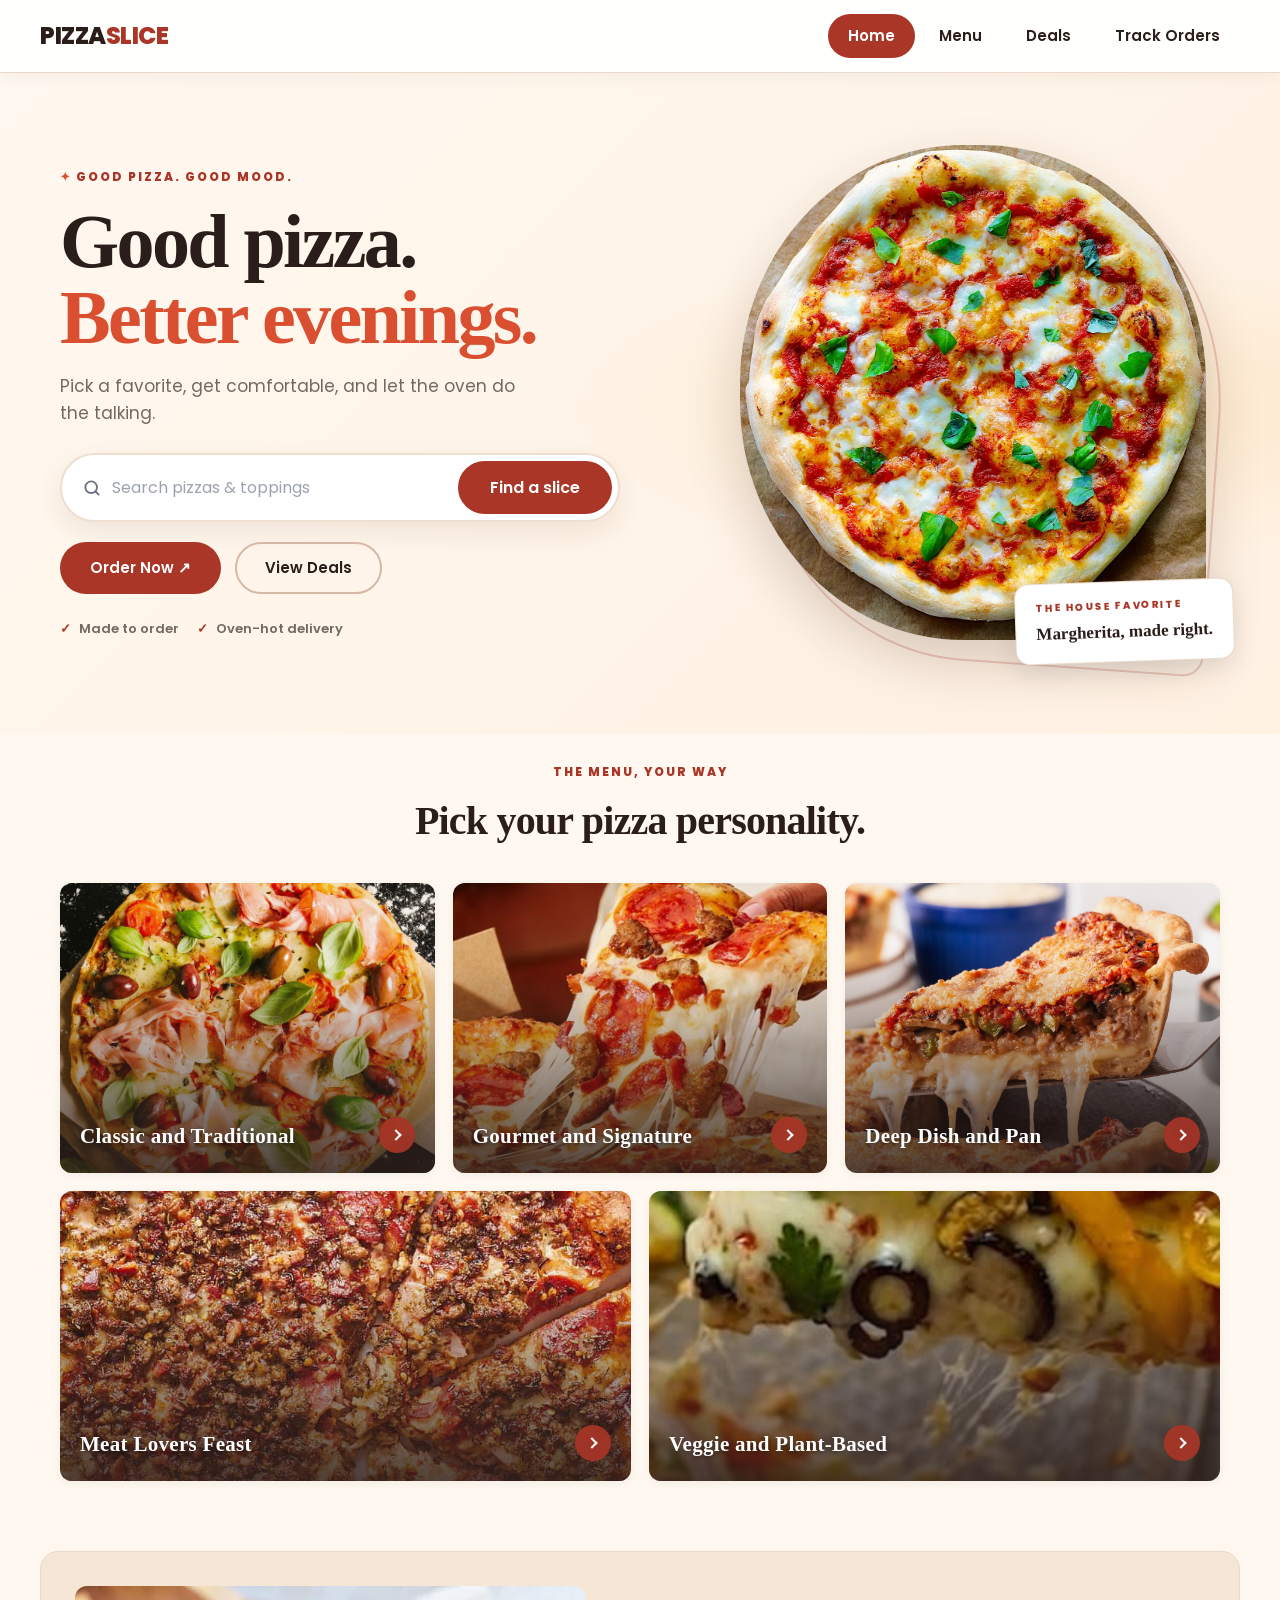
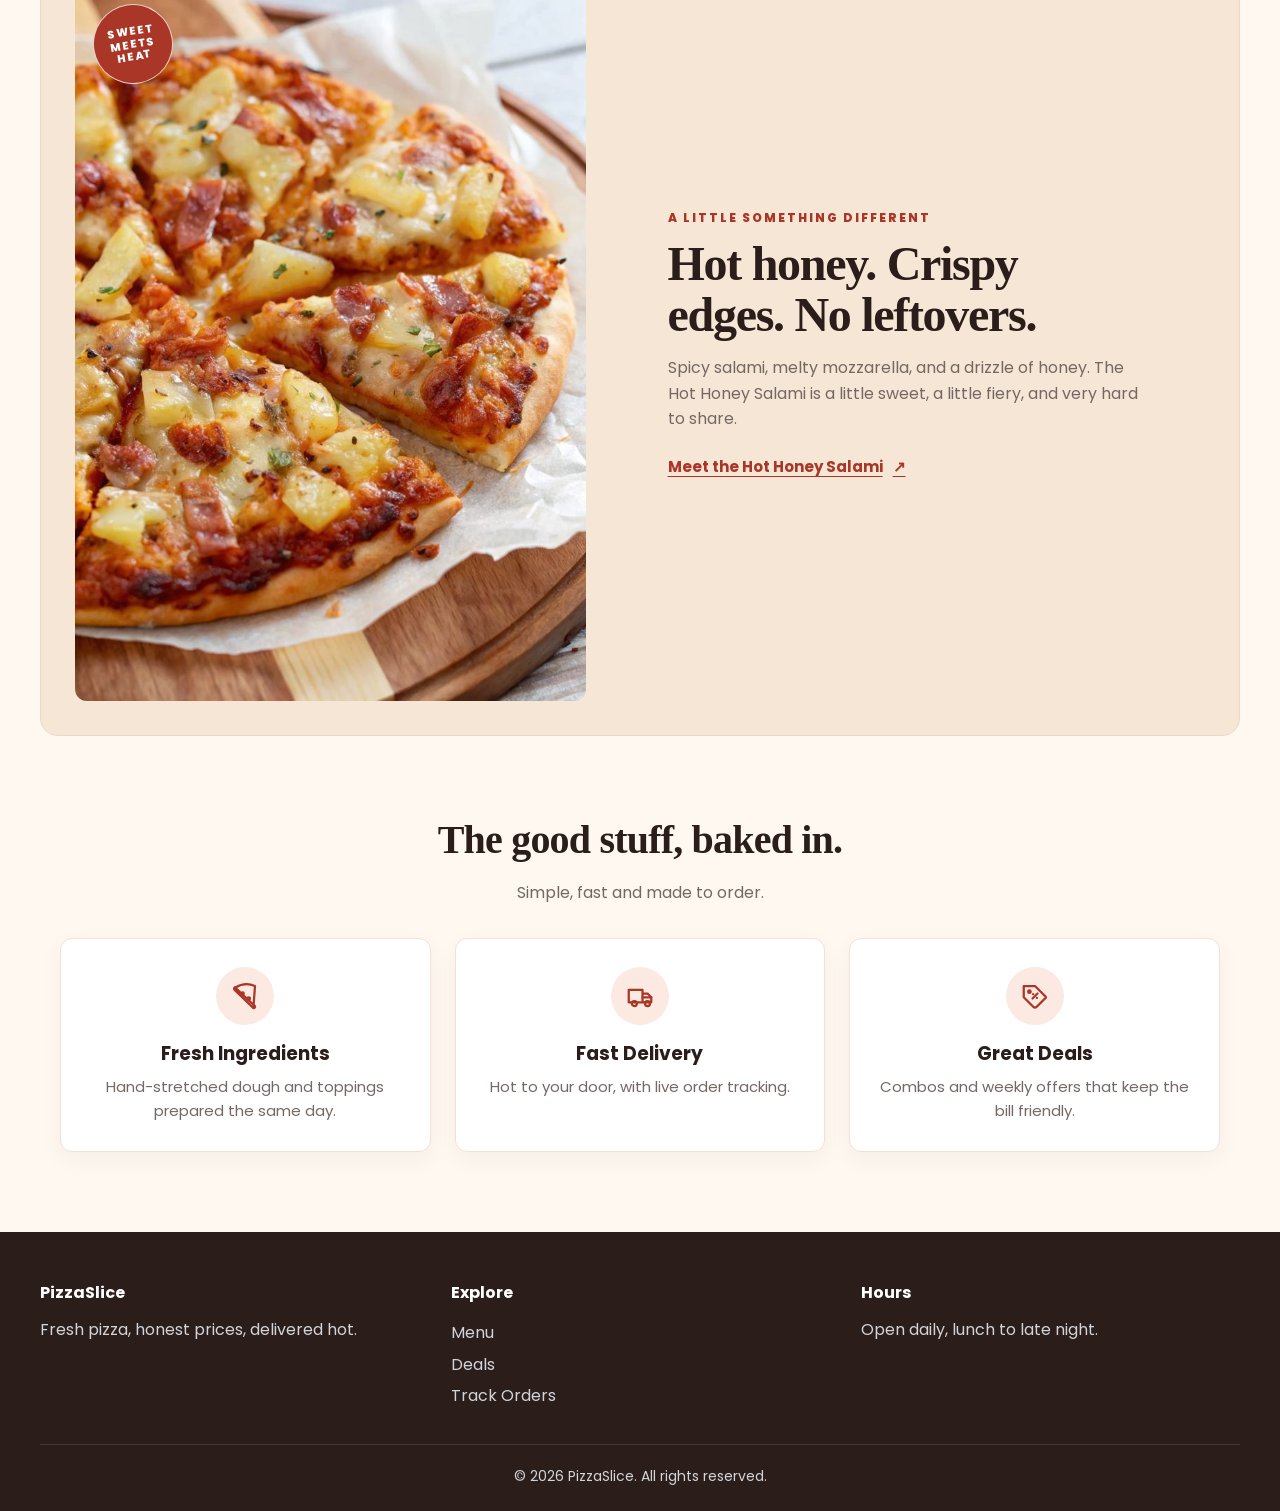
==== index.html @ 91f26d6e "Refactor pizza project structure: remove old pizzaproject.html, create index.html, and add pizza det" ====
<!DOCTYPE html>
<html lang="en">
<head>
    <meta charset="UTF-8">
    <meta name="viewport" content="width=device-width, initial-scale=1.0">
    <meta name="description" content="Find your favorite slice at PizzaSlice. 
    Browse classic, gourmet, deep dish, meat lovers and veggie pizzas, find a deal, and order online.">
    <title>PizzaSlice — Your neighborhood pizza spot</title>

    <!-- Free emoji favicon, no image file needed -->
    <link rel="icon" href="data:image/svg+xml,<svg xmlns='http://www.w3.org/2000/svg' 
    viewBox='0 0 100 100'><text y='.9em' font-size='90'>🍕</text></svg>"> 

    <!-- Optional free font (Poppins). Remove these two lines to use the fallback fonts. -->
    <link rel="preconnect" href="https://fonts.googleapis.com">
    <link rel="stylesheet" href="https://fonts.googleapis.com/css2?family=Poppins:wght@400;600;700;800&display=swap">

    <link rel="stylesheet" href="pizza.css">
</head>
<body>
    <a class="skip-link" href="#main">Skip to main content</a>

    <header class="navbar">
        <a href="pizzaproject.html" class="logo">Pizza<span>Slice</span></a>

        <input class="nav-checkbox" type="checkbox" id="nav-toggle" aria-label="Toggle navigation">
        <label class="nav-toggle" for="nav-toggle" aria-hidden="true">
            <span></span>
            <span></span>
            <span></span>
        </label>
        <nav class="nav-links" aria-label="Main navigation">
            <a href="index.html" class="active" aria-current="page">Home</a>
            <a href="menu.html">Menu</a>
            <a href="deals.html">Deals</a>
            <a href="trackorders.html">Track Orders</a>
        </nav>
    </header>

    <main id="main">
        <!-- HERO -->
        <section class="hero">
            <div class="container hero-content">
                <div class="hero-copy">
                    <p class="hero-eyebrow"><span aria-hidden="true">✦</span> GOOD PIZZA. GOOD MOOD.</p>
                    <h1>Good pizza. <span>Better evenings.</span></h1>
                    <p class="subtitle">
                        Pick a favorite, get comfortable, and let the oven do the talking.
                    </p>

                    <form class="search-box" action="menu.html" method="get" role="search">
                        <span class="search-icon" aria-hidden="true"></span>
                        <input type="search" name="query" aria-label="Search pizzas, toppings or deals"
                               placeholder="Search pizzas & toppings">
                        <button type="submit" class="search-btn">Find a slice</button>
                    </form>

                    <div class="hero-actions">
                        <a href="menu.html" class="btn btn-primary">Order Now <span aria-hidden="true">↗</span></a>
                        <a href="deals.html" class="btn btn-outline">View Deals</a>
                    </div>
                    <div class="hero-promises" aria-label="What makes our pizza special">
                        <span><span aria-hidden="true">✓</span> Made to order</span>
                        <span><span aria-hidden="true">✓</span> Oven-hot delivery</span>
                    </div>
                </div>

                <div class="hero-visual">
                    <img src="Pizza-Margheritta.webp" alt="Fresh Margherita pizza topped with basil" fetchpriority="high">
                    <div class="hero-badge">
                        <span>THE HOUSE FAVORITE</span>
                        <strong>Margherita, made right.</strong>
                    </div>
                </div>
            </div>
        </section>

        <!-- CATEGORIES -->
        <section class="container explore-section" aria-labelledby="explore-heading">
            <p class="section-kicker">THE MENU, YOUR WAY</p>
            <h2 id="explore-heading">Pick your pizza personality.</h2>

            <div class="category-grid">
                <a class="category-card" href="menu.html#classic">
                    <img src="ppppp.webp" alt="Classic and traditional pizza" loading="lazy">
                    <div class="card-overlay">
                        <span>Classic and Traditional</span>
                        <div class="arrow-btn" aria-hidden="true"></div>
                    </div>
                </a>

                <a class="category-card" href="menu.html#gourmet">
                    <img src="pizz.jpg" alt="Gourmet and signature pizza" loading="lazy">
                    <div class="card-overlay">
                        <span>Gourmet and Signature</span>
                        <div class="arrow-btn" aria-hidden="true"></div>
                    </div>
                </a>

                <a class="category-card" href="menu.html#deep-dish">
                    <img src="Deep-Dish-Pizza-1200-x-1200.jpg" alt="Deep dish and pan pizza" loading="lazy">
                    <div class="card-overlay">
                        <span>Deep Dish and Pan</span>
                        <div class="arrow-btn" aria-hidden="true"></div>
                    </div>
                </a>

                <a class="category-card" href="menu.html#meat-lovers">
                    <img src="Meat-Lovers-Pizza-8.jpeg" alt="Meat lovers feast pizza" loading="lazy">
                    <div class="card-overlay">
                        <span>Meat Lovers Feast</span>
                        <div class="arrow-btn" aria-hidden="true"></div>
                    </div>
                </a>

                <a class="category-card" href="menu.html#veggie">
                    <!-- Tip: rename "images (1).jpg" to something like veggie-pizza.jpg (no spaces) -->
                    <img src="images%20(1).jpg" alt="Veggie and plant-based pizza" loading="lazy">
                    <div class="card-overlay">
                        <span>Veggie and Plant-Based</span>
                        <div class="arrow-btn" aria-hidden="true"></div>
                    </div>
                </a>
            </div>
        </section>

        <section class="container house-pick" aria-labelledby="house-pick-heading">
            <div class="house-pick-image">
                <img src="hot%20honey.jpg" alt="Hot honey pizza with golden cheese and salami" loading="lazy">
                <span class="house-pick-stamp">SWEET<br>MEETS<br>HEAT</span>
            </div>
            <div class="house-pick-copy">
                <p class="section-kicker">A LITTLE SOMETHING DIFFERENT</p>
                <h2 id="house-pick-heading">Hot honey. Crispy edges. No leftovers.</h2>
                <p>Spicy salami, melty mozzarella, and a drizzle of honey. The Hot Honey Salami is a little sweet, a little fiery, and very hard to share.</p>
                <a class="house-pick-link" href="menu.html#hot-honey">Meet the Hot Honey Salami <span aria-hidden="true">↗</span></a>
            </div>
        </section>

        <!-- WHY US -->
        <section class="container features" aria-labelledby="why-heading">
            <h2 id="why-heading" class="section-title">The good stuff, baked in.</h2>
            <p class="section-subtitle">Simple, fast and made to order.</p>

            <div class="feature-grid">
                <div class="feature">
                    <div class="feature-icon" aria-hidden="true">
                        <svg viewBox="0 0 24 24" fill="none" stroke="currentColor" stroke-width="1.8" stroke-linecap="round" stroke-linejoin="round">
                            <path d="M4.2 5.2 19.8 20a1 1 0 0 1-1.4 1.4L3.7 7.1a1.3 1.3 0 0 1 .5-2.2Z"/>
                            <path d="M4.3 5.3A17 17 0 0 1 20 4l-1.2 16"/>
                            <circle cx="10" cy="10" r="1"/>
                            <circle cx="15" cy="14" r="1"/>
                        </svg>
                    </div>
                    <h3>Fresh Ingredients</h3>
                    <p>Hand-stretched dough and toppings prepared the same day.</p>
                </div>
                <div class="feature">
                    <div class="feature-icon" aria-hidden="true">
                        <svg viewBox="0 0 24 24" fill="none" stroke="currentColor" stroke-width="1.8" stroke-linecap="round" stroke-linejoin="round">
                            <path d="M3 7h11v10H3zM14 10h4l3 3v4h-7z"/>
                            <circle cx="7.5" cy="18" r="2"/>
                            <circle cx="18" cy="18" r="2"/>
                            <path d="M14 13h7"/>
                        </svg>
                    </div>
                    <h3>Fast Delivery</h3>
                    <p>Hot to your door, with live order tracking.</p>
                </div>
                <div class="feature">
                    <div class="feature-icon" aria-hidden="true">
                        <svg viewBox="0 0 24 24" fill="none" stroke="currentColor" stroke-width="1.8" stroke-linecap="round" stroke-linejoin="round">
                            <path d="m20.6 13.4-7.2 7.2a2 2 0 0 1-2.8 0L3 13V4h9l8.6 8.6a.6.6 0 0 1 0 .8Z"/>
                            <circle cx="7.5" cy="8.5" r="1"/>
                            <path d="m10 14 4-4M10.5 10.5h.01M13.5 13.5h.01"/>
                        </svg>
                    </div>
                    <h3>Great Deals</h3>
                    <p>Combos and weekly offers that keep the bill friendly.</p>
                </div>
            </div>
        </section>
    </main>

    <footer class="footer">
        <div class="footer-grid">
            <div>
                <h4>PizzaSlice</h4>
                <p>Fresh pizza, honest prices, delivered hot.</p>
            </div>
            <div>
                <h4>Explore</h4>
                <a href="menu.html">Menu</a>
                <a href="deals.html">Deals</a>
                <a href="trackorders.html">Track Orders</a>
            </div>
            <div>
                <h4>Hours</h4>
                <p>Open daily, lunch to late night.</p>
            </div>
        </div>
        <p class="footer-bottom">&copy; 2026 PizzaSlice. All rights reserved.</p>
    </footer>
</body>
</html>
---- pizza.css ----
:root {
    --brand: #f2b85b;
    --brand-dark: #a93627;
    --brand-soft: #fbe9e2;
    --tomato: #d94f30;
    --tomato-dark: #b83c24;
    --ink: #2b1d1a;
    --text: #443833;
    --muted: #756863;
    --bg: #fff8f0;
    --surface: #ffffff;
    --border: #ead9c8;

    --radius-sm: 10px;
    --radius: 16px;
    --radius-pill: 999px;

    --shadow-sm: 0 2px 8px rgba(20, 33, 61, 0.06);
    --shadow: 0 8px 24px rgba(20, 33, 61, 0.10);
    --shadow-lg: 0 16px 36px rgba(20, 33, 61, 0.16);

    --font: 'Poppins', 'Segoe UI', Tahoma, Geneva, Verdana, sans-serif;
    --ease: 0.25s ease;
}


*,
*::before,
*::after {
    box-sizing: border-box;
    margin: 0;
    padding: 0;
}

html {
    scroll-behavior: smooth;
}

body {
    font-family: var(--font);
    background-color: var(--bg);
    color: var(--text);
    line-height: 1.6;
    -webkit-font-smoothing: antialiased;
}

img {
    max-width: 100%;
    display: block;
}

a {
    color: inherit;
}

ul {
    list-style: none;
}


.container {
    max-width: 1200px;
    margin: 0 auto;
    padding: 0 20px;
}

section {
    padding: 24px 0;
}

.section-title {
    text-align: center;
    font-size: 28px;
    font-weight: 700;
    color: var(--ink);
    margin-bottom: 8px;
}

.section-subtitle {
    text-align: center;
    color: var(--muted);
    margin-bottom: 32px;
}


.navbar {
    display: flex;
    justify-content: space-between;
    align-items: center;
    flex-wrap: wrap;
    gap: 12px;
    padding: 14px 40px;
    background-color: rgba(255, 255, 255, 0.92);
    backdrop-filter: blur(8px);
    border-bottom: 1px solid var(--border);
    box-shadow: var(--shadow-sm);
    position: sticky;
    top: 0;
    z-index: 1000;
}

.logo {
    font-size: 24px;
    font-weight: 800;
    color: var(--ink);
    text-transform: uppercase;
    letter-spacing: 0.5px;
    text-decoration: none;
}

.logo span {
    color: var(--brand-dark);
}

.nav-links {
    display: flex;
    flex-wrap: wrap;
    align-items: center;
    gap: 4px;
}

.nav-links a {
    text-decoration: none;
    color: var(--ink);
    font-size: 15px;
    font-weight: 600;
    text-align: center;
    padding: 10px 20px;
    border-radius: var(--radius-pill);
    transition: color var(--ease), background-color var(--ease);
}

.nav-links a:hover {
    color: var(--brand-dark);
    background-color: var(--brand-soft);
}

.nav-links a.active {
    color: #ffffff;
    background-color: var(--brand-dark);
}

.nav-toggle {
    display: none;
    width: 44px;
    height: 44px;
    padding: 10px;
    border: 1px solid var(--border);
    border-radius: var(--radius-sm);
    background: var(--surface);
    cursor: pointer;
}

.nav-toggle span {
    display: block;
    width: 100%;
    height: 2px;
    margin: 4px 0;
    border-radius: 2px;
    background: var(--ink);
    transition: transform var(--ease), opacity var(--ease);
}

.nav-checkbox {
    display: none;
    position: absolute;
    width: 1px;
    height: 1px;
    overflow: hidden;
    clip: rect(0, 0, 0, 0);
    white-space: nowrap;
    clip-path: inset(50%);
}

.nav-checkbox:focus-visible + .nav-toggle {
    outline: 3px solid var(--brand-dark);
    outline-offset: 3px;
}

.nav-checkbox:checked + .nav-toggle span:first-child {
    transform: translateY(6px) rotate(45deg);
}

.nav-checkbox:checked + .nav-toggle span:nth-child(2) {
    opacity: 0;
}

.nav-checkbox:checked + .nav-toggle span:last-child {
    transform: translateY(-6px) rotate(-45deg);
}


.hero {
    padding: 80px 20px 60px;
    text-align: center;
    background:
        radial-gradient(circle at 15% 20%, rgba(60, 231, 146, 0.25), transparent 45%),
        radial-gradient(circle at 85% 10%, rgba(228, 87, 46, 0.15), transparent 40%),
        var(--bg);
}

.hero-content h1 {
    font-size: clamp(32px, 5vw, 52px);
    line-height: 1.15;
    color: var(--ink);
    margin-bottom: 14px;
    font-weight: 800;
}

.hero-content h1 span {
    color: var(--tomato);
}

.hero-content .subtitle {
    font-size: 18px;
    color: var(--muted);
    max-width: 560px;
    margin: 0 auto 35px;
}

.search-box {
    display: inline-flex;
    align-items: center;
    background: var(--surface);
    border: 2px solid var(--border);
    border-radius: var(--radius-pill);
    padding: 6px 6px 6px 20px;
    width: 100%;
    max-width: 650px;
    box-shadow: var(--shadow);
    transition: box-shadow var(--ease), border-color var(--ease);
}

.search-box:focus-within {
    border-color: var(--brand-dark);
    box-shadow: 0 8px 28px rgba(18, 135, 90, 0.22);
}

.search-icon {
    display: inline-block;
    flex-shrink: 0;
    width: 20px;
    height: 20px;
    margin-right: 10px;
    background: url("data:image/svg+xml,%3Csvg xmlns='http://www.w3.org/2000/svg' viewBox='0 0 24 24' fill='none' stroke='%236b7280' stroke-width='2.2' stroke-linecap='round'%3E%3Ccircle cx='11' cy='11' r='7'/%3E%3Cpath d='M20 20l-3.5-3.5'/%3E%3C/svg%3E") no-repeat center / contain;
}

.search-box input {
    border: none;
    outline: none;
    width: 100%;
    font-family: inherit;
    font-size: 16px;
    color: var(--text);
    background: transparent;
}

.search-box input::placeholder {
    color: #9ca3af;
}

.search-btn {
    background-color: var(--brand-dark);
    color: #ffffff;
    border: none;
    padding: 14px 32px;
    border-radius: var(--radius-pill);
    font-family: inherit;
    font-size: 16px;
    font-weight: 600;
    cursor: pointer;
    transition: background-color var(--ease), transform var(--ease);
}

.search-btn:hover {
    background-color: var(--ink);
    transform: translateY(-1px);
}


.btn {
    display: inline-block;
    padding: 12px 28px;
    border: 2px solid transparent;
    border-radius: var(--radius-pill);
    font-family: inherit;
    font-size: 15px;
    font-weight: 600;
    text-decoration: none;
    text-align: center;
    cursor: pointer;
    transition: background-color var(--ease), transform var(--ease), box-shadow var(--ease);
}

.btn-primary {
    background-color: var(--tomato);
    color: #ffffff;
}

.btn-primary:hover {
    background-color: var(--tomato-dark);
    transform: translateY(-2px);
    box-shadow: var(--shadow);
}

.btn-outline {
    border-color: var(--brand-dark);
    color: var(--brand-dark);
    background: transparent;
}

.btn-outline:hover {
    background-color: var(--brand-dark);
    color: #ffffff;
}


.explore-section {
    margin-top: 60px;
    text-align: left;
}

.explore-section h2 {
    text-align: center;
    font-size: 28px;
    color: var(--ink);
    margin-bottom: 32px;
    font-weight: 700;
}

.category-grid {
    display: grid;
    grid-template-columns: repeat(auto-fill, minmax(220px, 1fr));
    gap: 24px;
}

.category-card {
    position: relative;
    height: 300px;
    border-radius: var(--radius);
    overflow: hidden;
    background-color: #e5e7eb;
    box-shadow: var(--shadow-sm);
    cursor: pointer;
    transition: transform 0.3s cubic-bezier(0.25, 0.46, 0.45, 0.94), box-shadow 0.3s ease;
}

.category-card:hover {
    transform: translateY(-6px);
    box-shadow: var(--shadow-lg);
}

.category-card img {
    width: 100%;
    height: 100%;
    object-fit: cover;
    transition: transform 0.5s ease;
}

.category-card:hover img {
    transform: scale(1.08);
}

.card-overlay {
    position: absolute;
    inset: 0;
    background: linear-gradient(to top, rgba(0, 0, 0, 0.8) 0%, rgba(0, 0, 0, 0.2) 60%, rgba(0, 0, 0, 0) 100%);
    display: flex;
    justify-content: space-between;
    align-items: flex-end;
    padding: 20px;
    color: #ffffff;
}

.card-overlay span {
    font-size: 18px;
    font-weight: 700;
    letter-spacing: 0.3px;
    padding-right: 10px;
    text-shadow: 0 2px 4px rgba(0, 0, 0, 0.4);
}

.arrow-btn {
    width: 36px;
    height: 36px;
    background-color: rgba(255, 255, 255, 0.25);
    border-radius: 50%;
    backdrop-filter: blur(4px);
    display: flex;
    align-items: center;
    justify-content: center;
    flex-shrink: 0;
    transition: background-color var(--ease), transform var(--ease);
}

.arrow-btn::after {
    content: '';
    display: inline-block;
    width: 8px;
    height: 8px;
    border-top: 2px solid #ffffff;
    border-right: 2px solid #ffffff;
    transform: rotate(45deg);
    margin-right: 2px;
}

.category-card:hover .arrow-btn {
    background-color: var(--brand-dark);
    transform: scale(1.1);
}


.menu-grid {
    display: grid;
    grid-template-columns: repeat(auto-fill, minmax(260px, 1fr));
    gap: 24px;
}

.menu-item {
    background: var(--surface);
    border: 1px solid var(--border);
    border-radius: var(--radius);
    overflow: hidden;
    box-shadow: var(--shadow-sm);
    display: flex;
    flex-direction: column;
    transition: transform var(--ease), box-shadow var(--ease);
}

.menu-item:hover {
    transform: translateY(-4px);
    box-shadow: var(--shadow);
}

.menu-item img {
    width: 100%;
    height: 190px;
    object-fit: cover;
}

.menu-item-body {
    padding: 18px;
    display: flex;
    flex-direction: column;
    flex-grow: 1;
}

.menu-item h3 {
    font-size: 18px;
    color: var(--ink);
    margin-bottom: 6px;
}

.menu-item p {
    font-size: 14px;
    color: var(--muted);
    margin-bottom: 16px;
    flex-grow: 1;
}

.menu-item-footer {
    display: flex;
    justify-content: space-between;
    align-items: center;
}

.price {
    font-size: 20px;
    font-weight: 700;
    color: var(--tomato);
}

.badge {
    display: inline-block;
    padding: 4px 12px;
    border-radius: var(--radius-pill);
    background: var(--tomato);
    color: #ffffff;
    font-size: 12px;
    font-weight: 700;
    letter-spacing: 0.4px;
    text-transform: uppercase;
}

.deal-card {
    background: linear-gradient(135deg, var(--brand-dark), #0b5c3d);
    color: #ffffff;
    border-radius: var(--radius);
    padding: 28px;
    box-shadow: var(--shadow);
}

.deal-card h3 {
    font-size: 22px;
    margin-bottom: 8px;
}

.deal-card p {
    opacity: 0.9;
    margin-bottom: 18px;
}


.tracker-card {
    max-width: 640px;
    margin: 0 auto;
    background: var(--surface);
    border: 1px solid var(--border);
    border-radius: var(--radius);
    padding: 32px;
    box-shadow: var(--shadow);
}

.form-group {
    margin-bottom: 18px;
}

.form-group label {
    display: block;
    font-weight: 600;
    color: var(--ink);
    margin-bottom: 6px;
}

.form-group input,
.form-group select,
.form-group textarea {
    width: 100%;
    padding: 12px 14px;
    border: 2px solid var(--border);
    border-radius: var(--radius-sm);
    font-family: inherit;
    font-size: 16px;
    transition: border-color var(--ease);
}

.form-group input:focus,
.form-group select:focus,
.form-group textarea:focus {
    outline: none;
    border-color: var(--brand-dark);
}

.status-steps {
    display: flex;
    justify-content: space-between;
    margin-top: 28px;
}

.status-step {
    flex: 1;
    text-align: center;
    font-size: 13px;
    color: var(--muted);
}

.status-step.done {
    color: var(--brand-dark);
    font-weight: 700;
}


.footer {
    margin-top: 80px;
    padding: 48px 20px 24px;
    background: var(--ink);
    color: #d1d5db;
}

.footer-grid {
    max-width: 1200px;
    margin: 0 auto;
    display: grid;
    grid-template-columns: repeat(auto-fit, minmax(200px, 1fr));
    gap: 32px;
}

.footer h4 {
    color: #ffffff;
    margin-bottom: 12px;
}

.footer a {
    display: block;
    text-decoration: none;
    color: #d1d5db;
    padding: 3px 0;
    transition: color var(--ease);
}

.footer a:hover {
    color: var(--brand);
}

.footer-bottom {
    max-width: 1200px;
    margin: 32px auto 0;
    padding-top: 20px;
    border-top: 1px solid rgba(255, 255, 255, 0.12);
    text-align: center;
    font-size: 14px;
}

/* 11. RESPONSIVE -------------------------------------------------- */
@media (max-width: 768px) {
    .navbar {
        padding: 12px 20px;
        justify-content: space-between;
    }

    .nav-links {
        display: none;
        position: absolute;
        top: 100%;
        right: 0;
        left: 0;
        flex-direction: column;
        align-items: stretch;
        gap: 4px;
        padding: 12px 20px;
        border-bottom: 1px solid var(--border);
        background: rgba(255, 255, 255, 0.98);
        box-shadow: var(--shadow);
    }

    .nav-checkbox:checked ~ .nav-links {
        display: flex;
    }

    .nav-toggle {
        display: block;
    }

    .nav-checkbox {
        display: block;
    }

    .nav-links a {
        padding: 10px 14px;
        font-size: 14px;
        text-align: left;
    }

    .hero {
        padding: 56px 16px 40px;
    }

    .search-box {
        flex-direction: column;
        border-radius: var(--radius);
        padding: 12px;
        gap: 10px;
    }

    .search-icon {
        display: none;
    }

    .search-box input {
        padding: 6px 4px;
    }

    .search-btn {
        width: 100%;
    }

    .category-card {
        height: 240px;
    }

    .tracker-card {
        padding: 22px;
    }
}

@media (max-width: 480px) {
    .category-grid,
    .menu-grid {
        grid-template-columns: 1fr;
    }
}

/* 12. ACCESSIBILITY ----------------------------------------------- */
:focus-visible {
    outline: 3px solid var(--brand-dark);
    outline-offset: 3px;
}

@media (prefers-reduced-motion: reduce) {
    *,
    *::before,
    *::after {
        transition-duration: 0.01ms !important;
        animation-duration: 0.01ms !important;
        scroll-behavior: auto !important;
    }
}

/* 13. HOME PAGE ADDITIONS ----------------------------------------- */
a.category-card {
    display: block;
    text-decoration: none;
    color: inherit;
}

.skip-link {
    position: absolute;
    left: 12px;
    top: -60px;
    z-index: 2000;
    padding: 10px 18px;
    background: var(--ink);
    color: #ffffff;
    border-radius: var(--radius-sm);
    text-decoration: none;
    transition: top var(--ease);
}

.skip-link:focus {
    top: 12px;
}

.hero-actions {
    display: flex;
    justify-content: center;
    flex-wrap: wrap;
    gap: 14px;
    margin-top: 28px;
}

.features {
    margin-top: 80px;
}

.feature-grid {
    display: grid;
    grid-template-columns: repeat(auto-fit, minmax(240px, 1fr));
    gap: 24px;
}

.feature {
    background: var(--surface);
    border: 1px solid var(--border);
    border-radius: var(--radius);
    padding: 28px 24px;
    text-align: center;
    box-shadow: var(--shadow-sm);
    transition: transform var(--ease), box-shadow var(--ease);
}

.feature:hover {
    transform: translateY(-4px);
    box-shadow: var(--shadow);
}

.feature-icon {
    font-size: 36px;
    margin-bottom: 10px;
}

.feature h3 {
    color: var(--ink);
    margin-bottom: 6px;
}

.feature p {
    color: var(--muted);
    font-size: 15px;
}

/* HOME PAGE: warm, editorial pizzeria styling */
.navbar {
    padding: 14px max(24px, calc((100vw - 1200px) / 2));
    box-shadow: 0 4px 18px rgba(43, 29, 26, 0.05);
}

.logo {
    letter-spacing: -0.5px;
}

.hero {
    position: relative;
    overflow: hidden;
    padding: 72px 20px;
    text-align: left;
    background:
        radial-gradient(ellipse at 82% 50%, rgba(242, 184, 91, 0.22), transparent 34%),
        linear-gradient(135deg, #fff8f0 0%, #fff1e2 100%);
}

.hero-content {
    display: grid;
    grid-template-columns: minmax(0, 1.05fr) minmax(320px, 0.85fr);
    align-items: center;
    gap: clamp(36px, 7vw, 88px);
}

.hero-copy {
    max-width: 620px;
}

.hero-eyebrow,
.section-kicker {
    color: var(--brand-dark);
    font-size: 12px;
    font-weight: 800;
    letter-spacing: 2px;
}

.hero-eyebrow {
    margin-bottom: 18px;
}

.hero-eyebrow span {
    color: var(--tomato);
}

.hero-copy h1 {
    max-width: 620px;
    margin-bottom: 18px;
    font-family: Georgia, 'Times New Roman', serif;
    font-size: clamp(48px, 6vw, 76px);
    font-weight: 700;
    line-height: 0.99;
    letter-spacing: -2.6px;
}

.hero-copy h1 span {
    display: block;
    color: var(--tomato);
}

.hero-copy .subtitle {
    max-width: 480px;
    margin: 0 0 26px;
    font-size: 17px;
}

.hero .search-box {
    max-width: 560px;
    border-color: #efdfd0;
    box-shadow: 0 10px 28px rgba(80, 42, 27, 0.09);
}

.hero .search-btn {
    white-space: nowrap;
}

.hero-actions {
    justify-content: flex-start;
    margin-top: 20px;
}

.hero .btn-primary {
    background: var(--brand-dark);
}

.hero .btn-primary:hover {
    background: var(--ink);
}

.hero .btn-outline {
    border-color: #d7b8a7;
    color: var(--ink);
}

.hero .btn-outline:hover {
    border-color: var(--brand-dark);
    color: #fff;
}

.hero-promises {
    display: flex;
    flex-wrap: wrap;
    gap: 18px;
    margin-top: 25px;
    color: var(--muted);
    font-size: 13px;
    font-weight: 600;
}

.hero-promises > span > span {
    margin-right: 5px;
    color: var(--brand-dark);
    font-weight: 800;
}

.hero-visual {
    position: relative;
    padding: 0 14px 22px 0;
}

.hero-visual::before {
    position: absolute;
    inset: 18px 0 0 18px;
    border: 2px solid rgba(169, 54, 39, 0.22);
    border-radius: 48% 48% 20px 48%;
    content: "";
    transform: rotate(4deg);
}

.hero-visual img {
    position: relative;
    width: 100%;
    aspect-ratio: 0.94;
    border-radius: 48% 48% 20px 48%;
    object-fit: cover;
    box-shadow: 0 24px 55px rgba(68, 34, 20, 0.2);
}

.hero-badge {
    position: absolute;
    right: -14px;
    bottom: 0;
    display: grid;
    gap: 4px;
    max-width: 245px;
    padding: 16px 20px;
    border: 1px solid rgba(234, 217, 200, 0.9);
    border-radius: 14px;
    background: var(--surface);
    box-shadow: var(--shadow);
    transform: rotate(-2deg);
}

.hero-badge span {
    color: var(--brand-dark);
    font-size: 10px;
    font-weight: 800;
    letter-spacing: 1.5px;
}

.hero-badge strong {
    color: var(--ink);
    font-family: Georgia, 'Times New Roman', serif;
    font-size: 17px;
}

.explore-section {
    margin-top: 28px;
}

.section-kicker {
    margin-bottom: 8px;
    text-align: center;
}

.explore-section h2,
.section-title {
    font-family: Georgia, 'Times New Roman', serif;
    font-size: clamp(30px, 4vw, 40px);
    letter-spacing: -0.8px;
}

.explore-section h2 {
    margin-bottom: 30px;
}

.category-grid {
    grid-template-columns: repeat(6, minmax(0, 1fr));
    gap: 18px;
}

.category-card {
    grid-column: span 2;
    height: 290px;
    border-radius: 12px;
}

.category-card:nth-last-child(-n + 2) {
    grid-column: span 3;
}

.card-overlay {
    background: linear-gradient(to top, rgba(43, 29, 26, 0.82), rgba(43, 29, 26, 0.04) 72%);
}

.card-overlay span {
    font-family: Georgia, 'Times New Roman', serif;
    font-size: 21px;
}

.arrow-btn {
    background: rgba(169, 54, 39, 0.9);
}

.features {
    margin-top: 72px;
}

.feature {
    border-color: #f0e2d4;
    border-radius: 12px;
    box-shadow: 0 8px 25px rgba(80, 42, 27, 0.045);
}

.feature-icon {
    display: grid;
    width: 58px;
    height: 58px;
    margin: 0 auto 14px;
    place-items: center;
    border-radius: 50%;
    background: var(--brand-soft);
}

.feature-icon svg {
    width: 30px;
    height: 30px;
    color: var(--brand-dark);
}

@media (max-width: 768px) {
    .navbar {
        padding: 12px 20px;
    }

    .hero {
        padding: 54px 16px 48px;
    }

    .hero-content {
        grid-template-columns: 1fr;
        gap: 38px;
    }

    .hero-copy {
        max-width: 620px;
        margin: 0 auto;
        text-align: center;
    }

    .hero-copy .subtitle {
        margin-right: auto;
        margin-left: auto;
    }

    .hero-actions,
    .hero-promises {
        justify-content: center;
    }

    .hero-visual {
        width: min(100%, 440px);
        margin: 0 auto;
    }

    .hero-badge {
        right: 0;
    }

    .category-grid {
        grid-template-columns: repeat(2, minmax(0, 1fr));
    }

    .category-card,
    .category-card:nth-last-child(-n + 2) {
        grid-column: span 1;
    }
}

@media (max-width: 480px) {
    .hero-copy h1 {
        font-size: 46px;
        letter-spacing: -1.7px;
    }

    .hero-promises {
        gap: 8px 14px;
    }

    .category-grid {
        grid-template-columns: 1fr;
    }

    .category-card,
    .category-card:nth-last-child(-n + 2) {
        height: 250px;
    }

    .hero-badge {
        right: -4px;
        max-width: 220px;
        padding: 13px 16px;
    }
}

.house-pick {
    display: grid;
    grid-template-columns: minmax(0, 0.95fr) minmax(0, 1fr);
    align-items: center;
    gap: clamp(32px, 7vw, 82px);
    margin-top: 70px;
    padding: 34px;
    border: 1px solid var(--border);
    border-radius: 18px;
    background: #f5e6d6;
}

.house-pick-image {
    position: relative;
    min-height: 320px;
}

.house-pick-image img {
    width: 100%;
    height: 100%;
    min-height: 320px;
    border-radius: 12px;
    object-fit: cover;
}

.house-pick-stamp {
    position: absolute;
    top: 18px;
    left: 18px;
    display: grid;
    width: 80px;
    height: 80px;
    place-content: center;
    border: 1px solid rgba(255, 255, 255, 0.75);
    border-radius: 50%;
    background: var(--brand-dark);
    color: #fff;
    font-size: 11px;
    font-weight: 800;
    line-height: 1.15;
    letter-spacing: 1px;
    text-align: center;
    transform: rotate(-9deg);
}

.house-pick-copy {
    max-width: 470px;
    padding: 14px 0;
}

.house-pick-copy .section-kicker {
    margin-bottom: 12px;
    text-align: left;
}

.house-pick-copy h2 {
    margin-bottom: 14px;
    color: var(--ink);
    font-family: Georgia, 'Times New Roman', serif;
    font-size: clamp(34px, 4vw, 48px);
    line-height: 1.06;
    letter-spacing: -1.3px;
}

.house-pick-copy > p:not(.section-kicker) {
    margin-bottom: 22px;
    color: var(--muted);
    font-size: 16px;
}

.house-pick-link {
    display: inline-flex;
    align-items: center;
    gap: 10px;
    color: var(--brand-dark);
    font-size: 15px;
    font-weight: 700;
    text-decoration-thickness: 1px;
    text-underline-offset: 4px;
}

.house-pick-link:hover {
    color: var(--tomato);
}

@media (max-width: 768px) {
    .house-pick {
        grid-template-columns: 1fr;
        gap: 24px;
        margin-top: 48px;
        padding: 20px;
    }

    .house-pick-image,
    .house-pick-image img {
        min-height: 260px;
    }

    .house-pick-copy {
        max-width: none;
        padding: 0 4px 8px;
    }
}
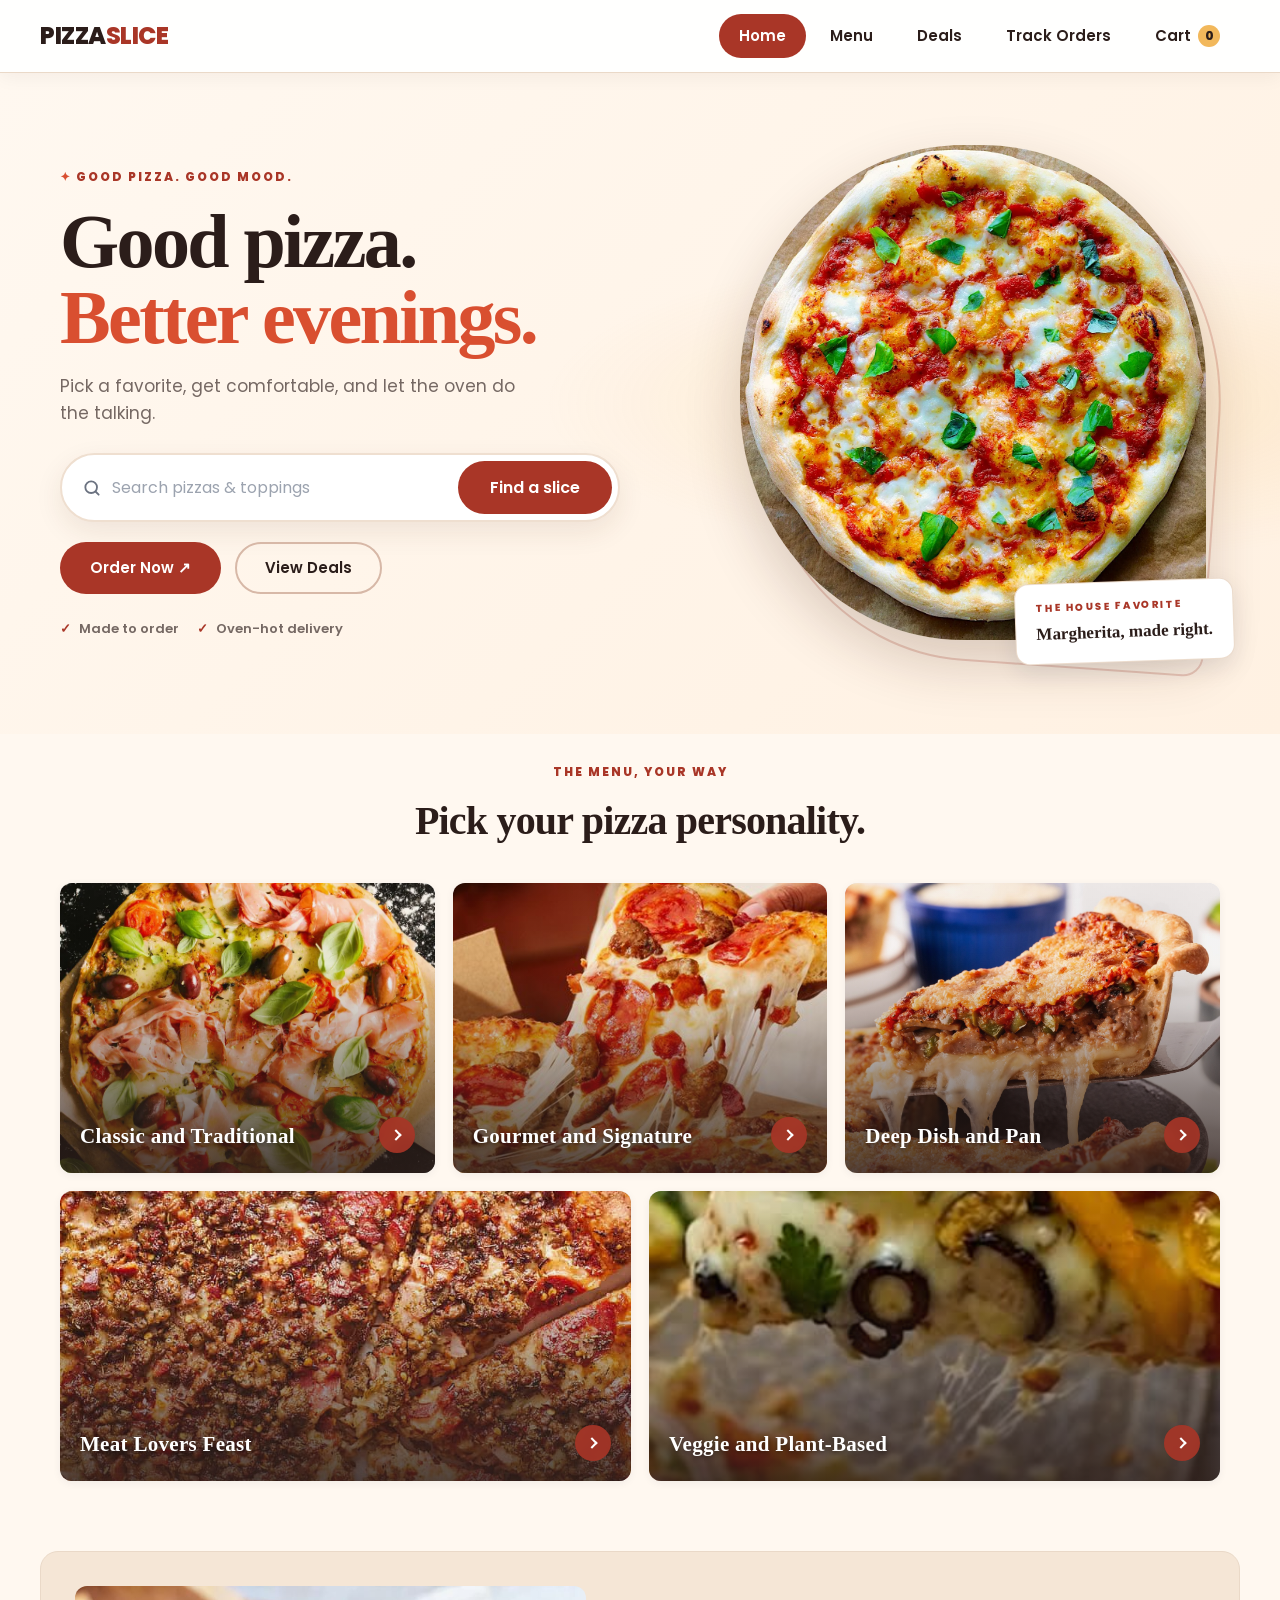
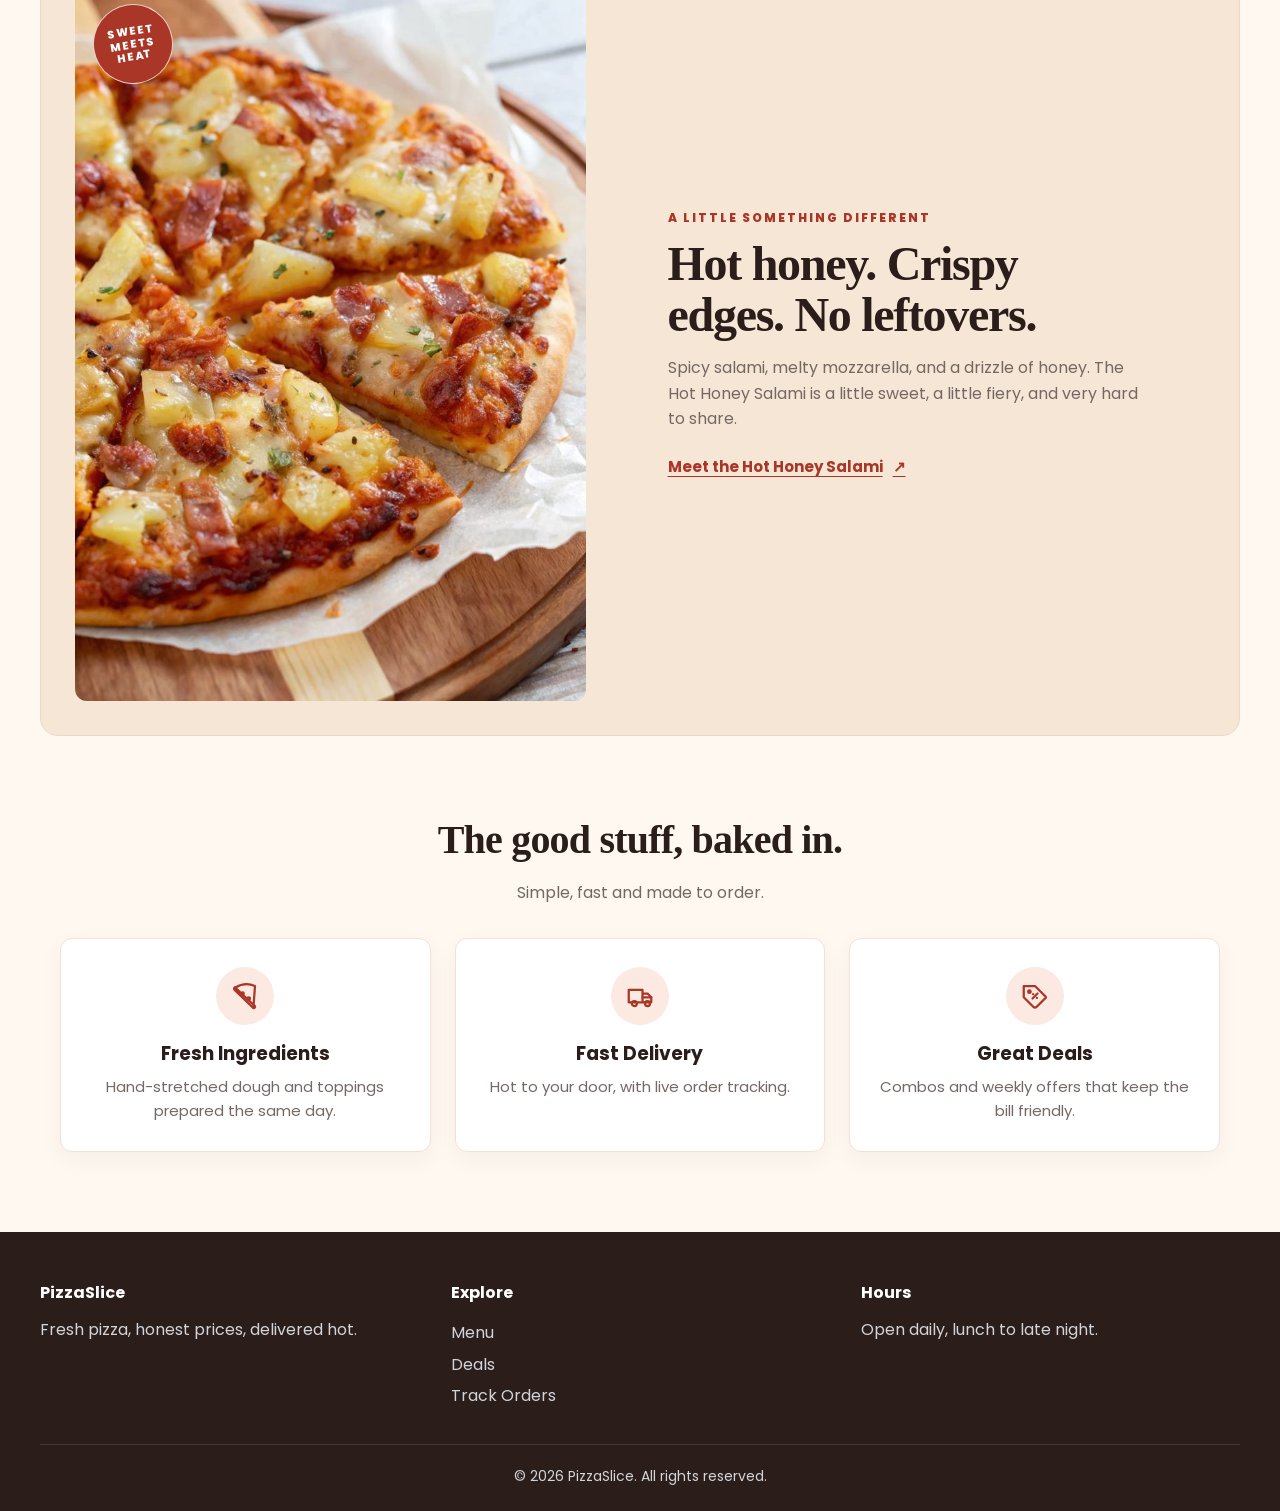
==== commit 52fe909b: "feat: Implement shopping cart functionality - Updated HTML files (deals.html, index.html, menu.html," ====
--- a/index.html
+++ b/index.html
@@ -16,6 +16,7 @@
     <link rel="stylesheet" href="https://fonts.googleapis.com/css2?family=Poppins:wght@400;600;700;800&display=swap">
 
     <link rel="stylesheet" href="pizza.css">
+    <script src="js/cart.js" defer></script>
 </head>
 <body>
     <a class="skip-link" href="#main">Skip to main content</a>
@@ -34,6 +35,7 @@
             <a href="menu.html">Menu</a>
             <a href="deals.html">Deals</a>
             <a href="trackorders.html">Track Orders</a>
+            <a href="cart.html">Cart <span class="cart-count" data-cart-count aria-label="0 items in cart">0</span></a>
         </nav>
     </header>
 
--- a/pizza.css
+++ b/pizza.css
@@ -24,6 +24,10 @@
 
     --font: 'Poppins', 'Segoe UI', Tahoma, Geneva, Verdana, sans-serif;
     --ease: 0.25s ease;
+}
+
+@view-transition {
+    navigation: auto;
 }
 
 
@@ -143,6 +147,21 @@
     background-color: var(--brand-dark);
 }
 
+.cart-count {
+    display: inline-grid;
+    min-width: 22px;
+    height: 22px;
+    place-items: center;
+    margin-left: 3px;
+    padding: 0 6px;
+    border-radius: var(--radius-pill);
+    background: var(--brand);
+    color: var(--ink);
+    font-size: 12px;
+    font-weight: 800;
+    vertical-align: 1px;
+}
+
 .nav-toggle {
     display: none;
     width: 44px;
@@ -696,6 +715,12 @@
         transition-duration: 0.01ms !important;
         animation-duration: 0.01ms !important;
         scroll-behavior: auto !important;
+    }
+
+    ::view-transition-group(*),
+    ::view-transition-old(*),
+    ::view-transition-new(*) {
+        animation-duration: 0.01ms !important;
     }
 }
 
